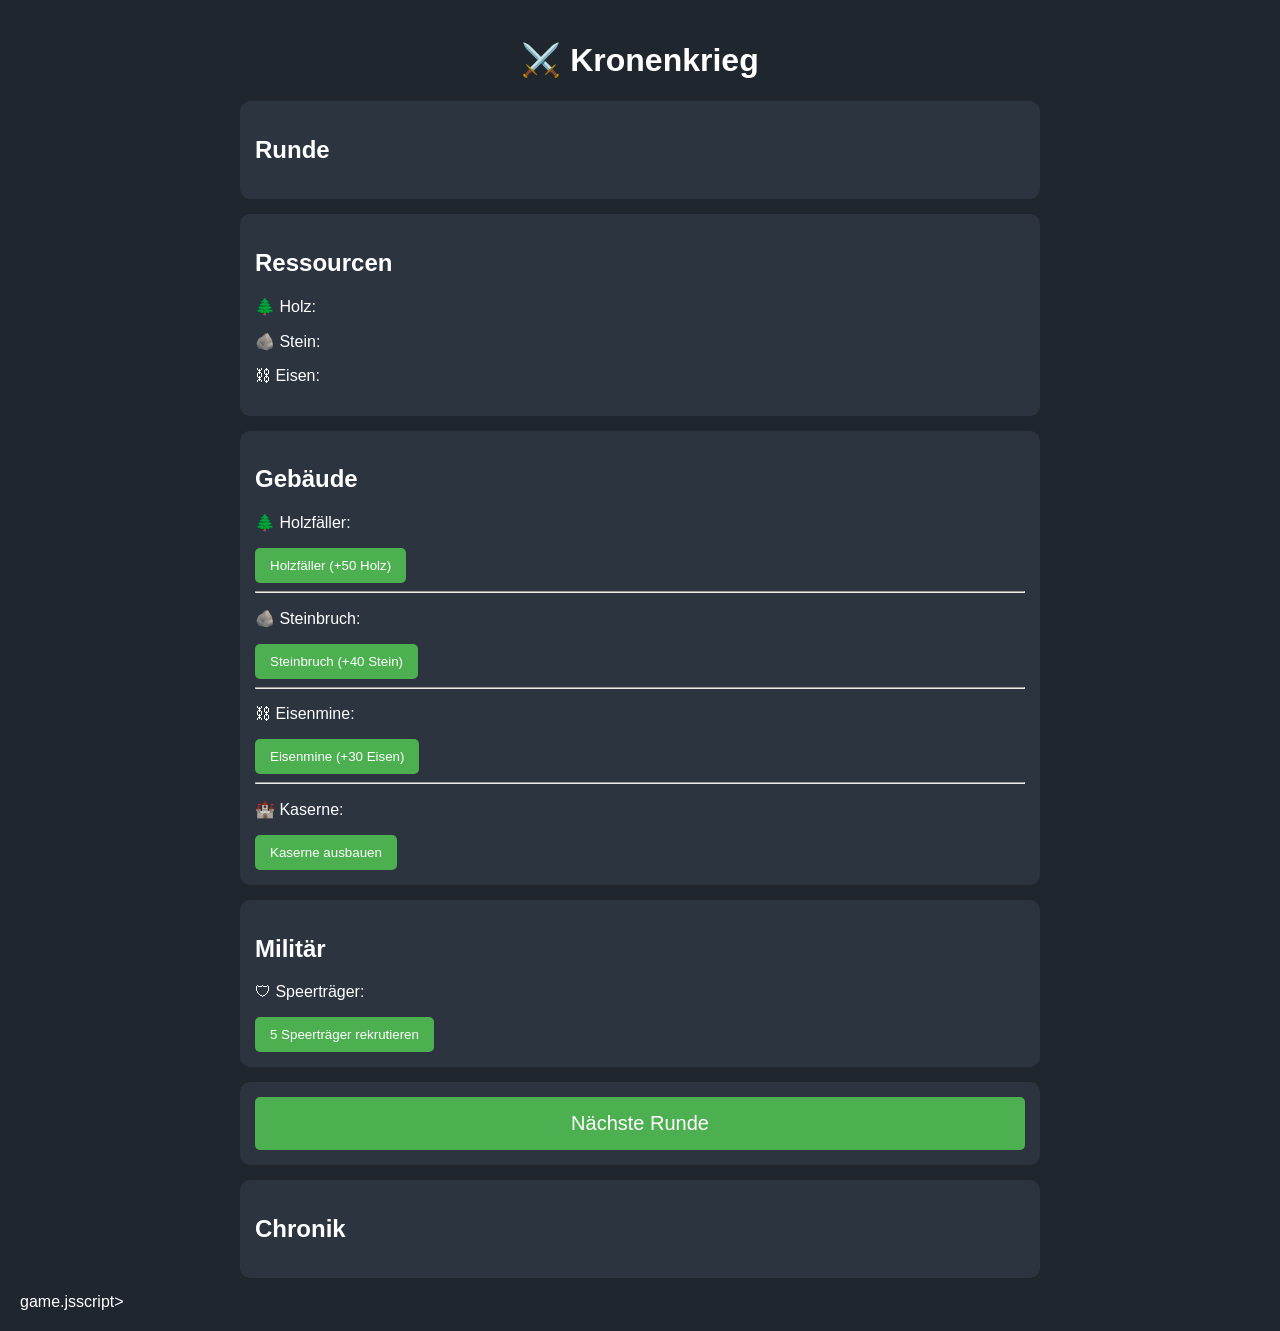
==== index.html @ 40c34b36 "Update index.html" ====
<!DOCTYPE html>
<html lang="de">
<head>
    <meta charset="UTF-8">
    <meta name="viewport" content="width=device-width, initial-scale=1.0">
    <title>Kronenkrieg</title>

    <link rel="stylesheet" href="style.css">
</head>
<body>

<div class="container">

    <h1>⚔️ Kronenkrieg</h1>

    <div class="card">
        <h2>Runde <span id="round"></span></h2>
    </div>

    <div class="card">
        <h2>Ressourcen</h2>

        <p>🌲 Holz: <span id="wood"></span></p>
        <p>🪨 Stein: <span id="stone"></span></p>
        <p>⛓ Eisen: <span id="iron"></span></p>
    </div>

    <div class="card">
        <h2>Gebäude</h2>

        <p>🌲 Holzfäller: <span id="lumberjack"></span></p>
        <button onclick="upgradeBuilding('lumberjack')">
            Holzfäller (+50 Holz)
        </button>

        <hr>

        <p>🪨 Steinbruch: <span id="quarry"></span></p>
        <button onclick="upgradeBuilding('quarry')">
            Steinbruch (+40 Stein)
        </button>

        <hr>

        <p>⛓ Eisenmine: <span id="mine"></span></p>
        <button onclick="upgradeBuilding('mine')">
            Eisenmine (+30 Eisen)
        </button>

        <hr>

        <p>🏰 Kaserne: <span id="barracks"></span></p>
        <button onclick="upgradeBuilding('barracks')">
            Kaserne ausbauen
        </button>

    </div>

    <div class="card">
        <h2>Militär</h2>

        <p>🛡 Speerträger: <span id="spears"></span></p>

        <button onclick="recruitSpears()">
            5 Speerträger rekrutieren
        </button>
    </div>

    <div class="card">
        <button class="next-round" onclick="nextRound()">
            Nächste Runde
        </button>
    </div>

    <div class="card">
        <h2>Chronik</h2>
        <div id="log"></div>
    </div>

</div>

game.jsscript>

</body>
</html>
---- style.css ----
body{
    font-family: Arial, sans-serif;
    background:#20262e;
    color:white;
    margin:0;
    padding:20px;
}

.container{
    max-width:800px;
    margin:auto;
}

.card{
    background:#2c3440;
    padding:15px;
    margin-bottom:15px;
    border-radius:10px;
}

h1{
    text-align:center;
}

button{
    background:#4caf50;
    color:white;
    border:none;
    padding:10px 15px;
    border-radius:5px;
    cursor:pointer;
}

button:hover{
    background:#43a047;
}

.next-round{
    width:100%;
    font-size:20px;
    padding:15px;
}

#log{
    max-height:250px;
    overflow-y:auto;
}
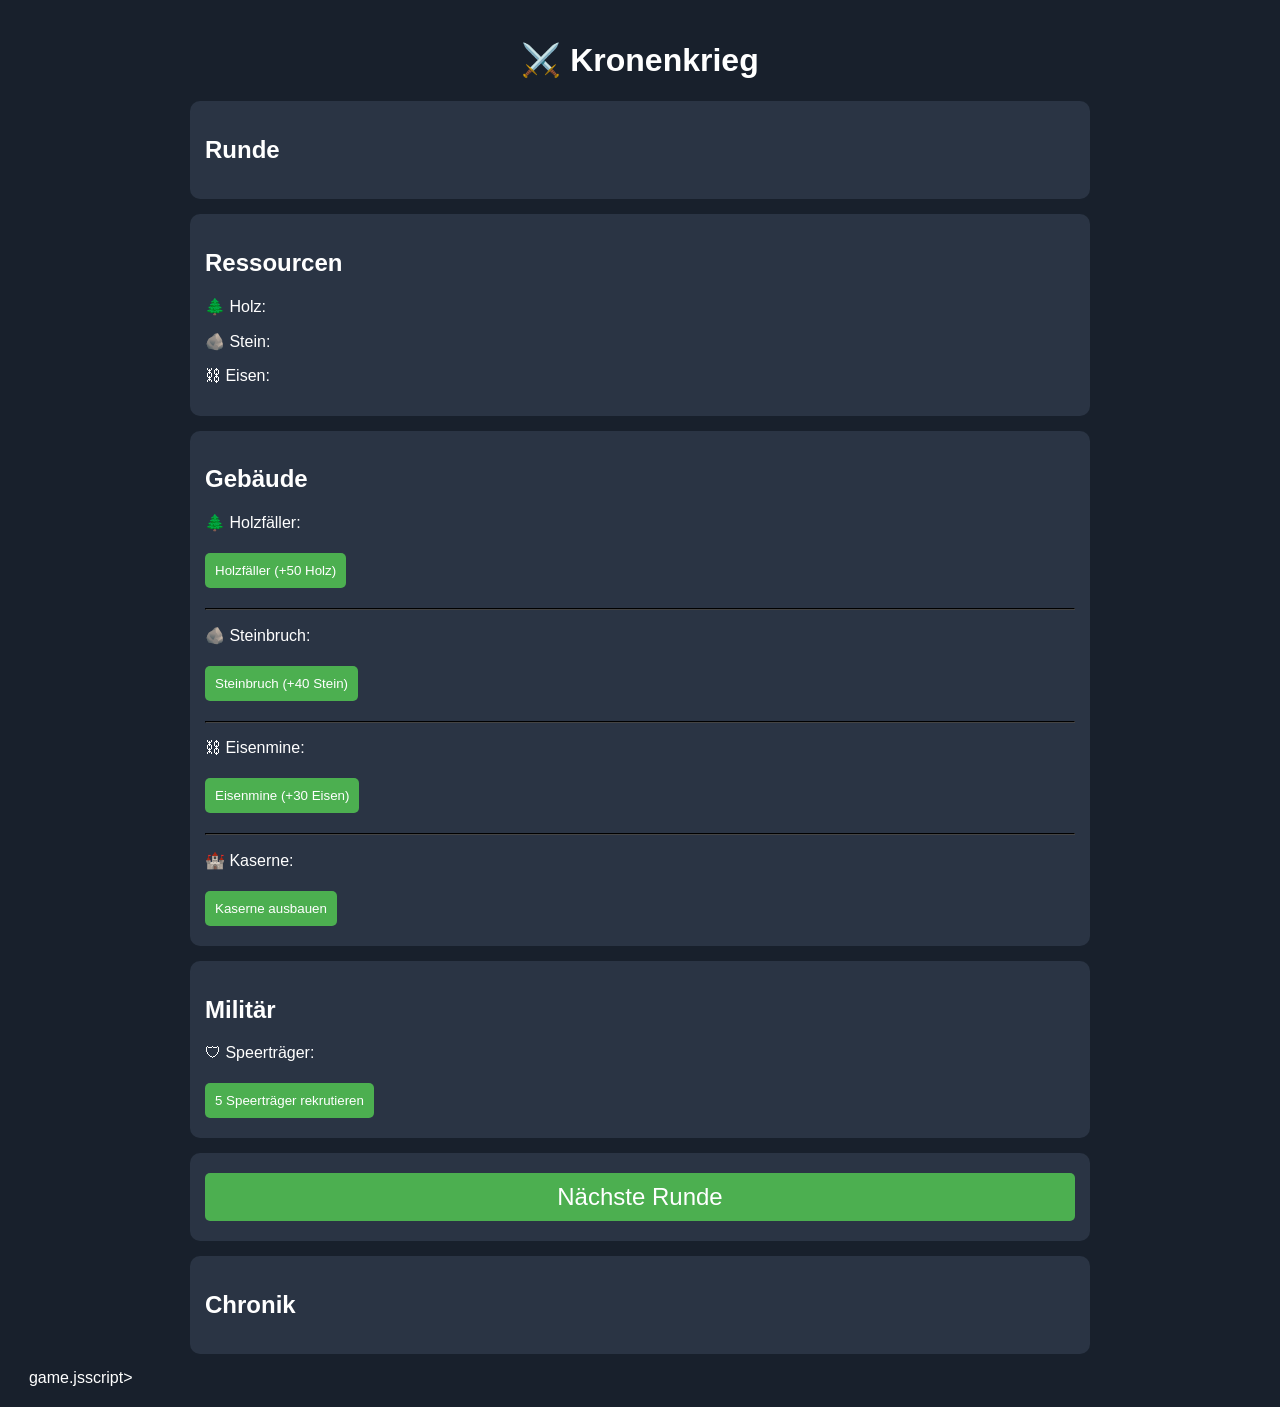
==== commit 7368a852: "Update index.html" ====
--- a/index.html
+++ b/index.html
@@ -78,8 +78,8 @@
     </div>
 
 </div>
-
+ 
 game.jsscript>
-
+ 
 </body>
 </html>
--- a/style.css
+++ b/style.css
@@ -1,44 +1,49 @@
 body{
-    font-family: Arial, sans-serif;
-    background:#20262e;
-    color:white;
+    font-family:Arial,sans-serif;
     margin:0;
     padding:20px;
+    background:#18202c;
+    color:white;
 }
 
 .container{
-    max-width:800px;
+    max-width:900px;
     margin:auto;
-}
-
-.card{
-    background:#2c3440;
-    padding:15px;
-    margin-bottom:15px;
-    border-radius:10px;
 }
 
 h1{
     text-align:center;
 }
 
+.card{
+    background:#2a3444;
+    padding:15px;
+    margin-bottom:15px;
+    border-radius:10px;
+}
+
 button{
     background:#4caf50;
     color:white;
     border:none;
-    padding:10px 15px;
+    padding:10px;
+    margin:5px 0;
     border-radius:5px;
     cursor:pointer;
 }
 
 button:hover{
-    background:#43a047;
+    background:#45a049;
 }
 
 .next-round{
     width:100%;
-    font-size:20px;
-    padding:15px;
+    font-size:24px;
+}
+
+hr{
+    margin:15px 0;
+    border-color:#444;
 }
 
 #log{
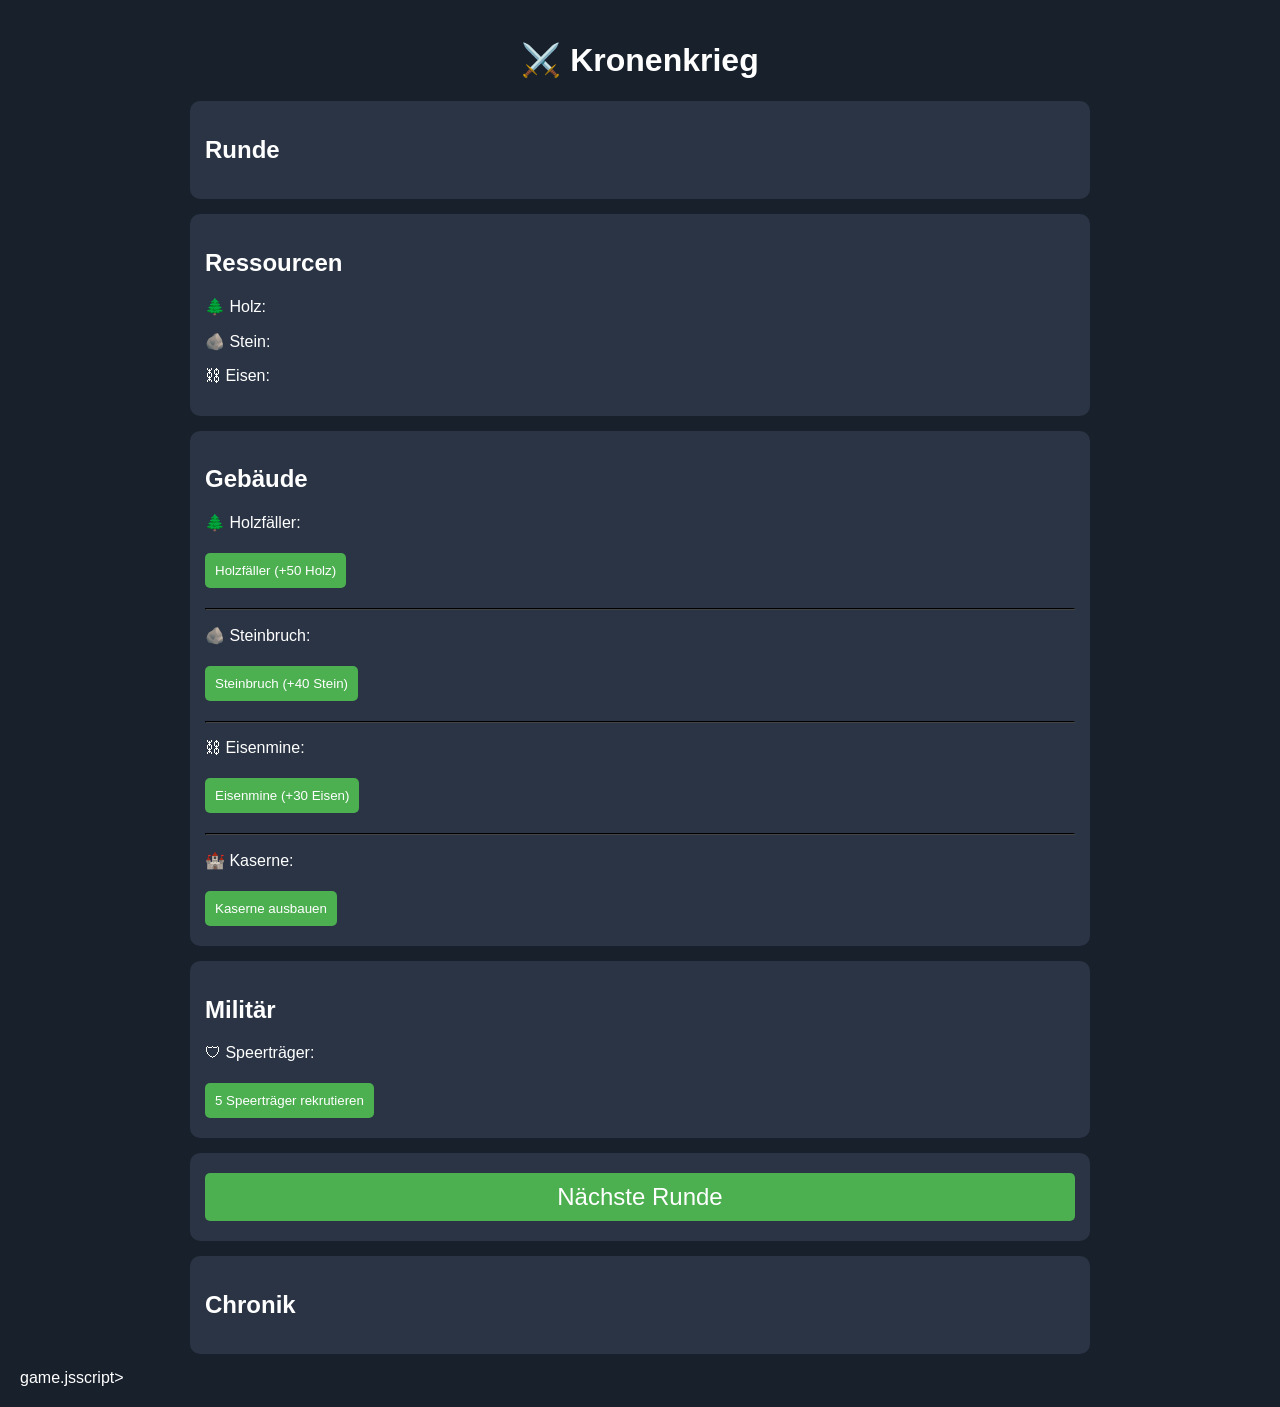
==== commit fb7004e5: "Update index.html" ====
--- a/index.html
+++ b/index.html
@@ -72,14 +72,14 @@
         </button>
     </div>
 
-    <div class="card">
+      <div class="card">
         <h2>Chronik</h2>
         <div id="log"></div>
     </div>
 
 </div>
- 
+
 game.jsscript>
- 
+
 </body>
 </html>
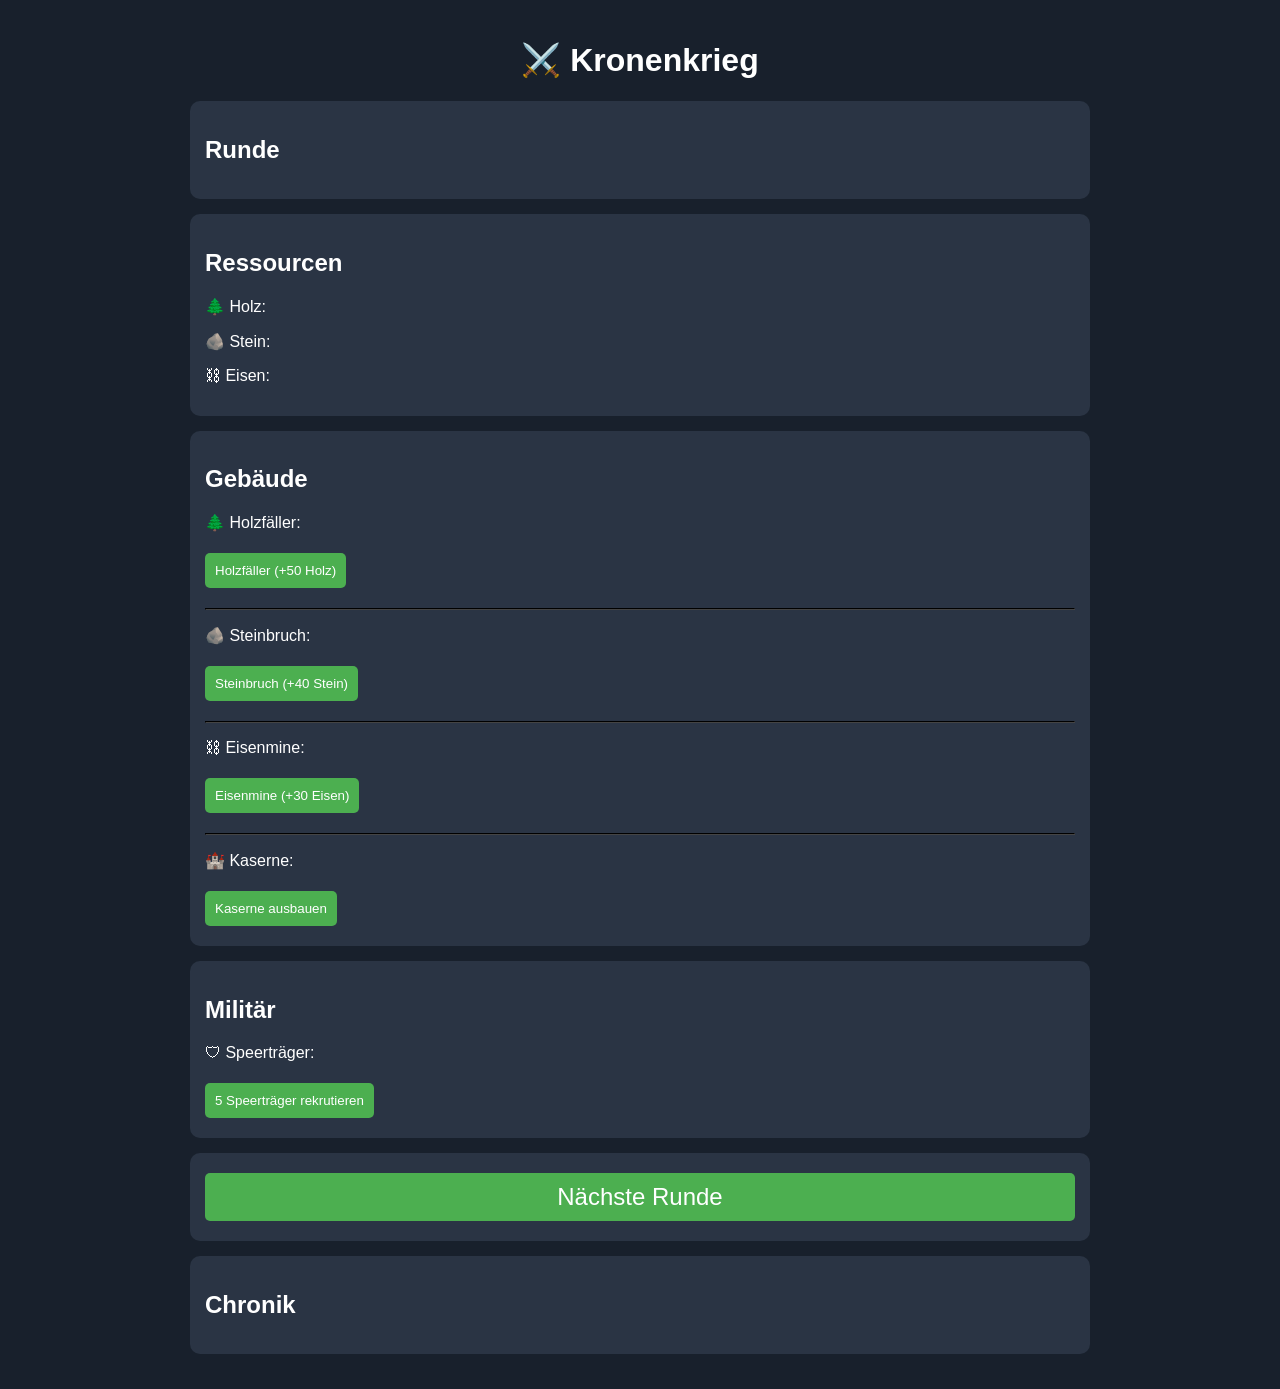
==== commit aab44280: "Update index.html" ====
--- a/index.html
+++ b/index.html
@@ -53,7 +53,6 @@
         <button onclick="upgradeBuilding('barracks')">
             Kaserne ausbauen
         </button>
-
     </div>
 
     <div class="card">
@@ -72,14 +71,14 @@
         </button>
     </div>
 
-      <div class="card">
+    <div class="card">
         <h2>Chronik</h2>
         <div id="log"></div>
     </div>
 
 </div>
 
-game.jsscript>
+<script src="game.js"></
 
 </body>
 </html>
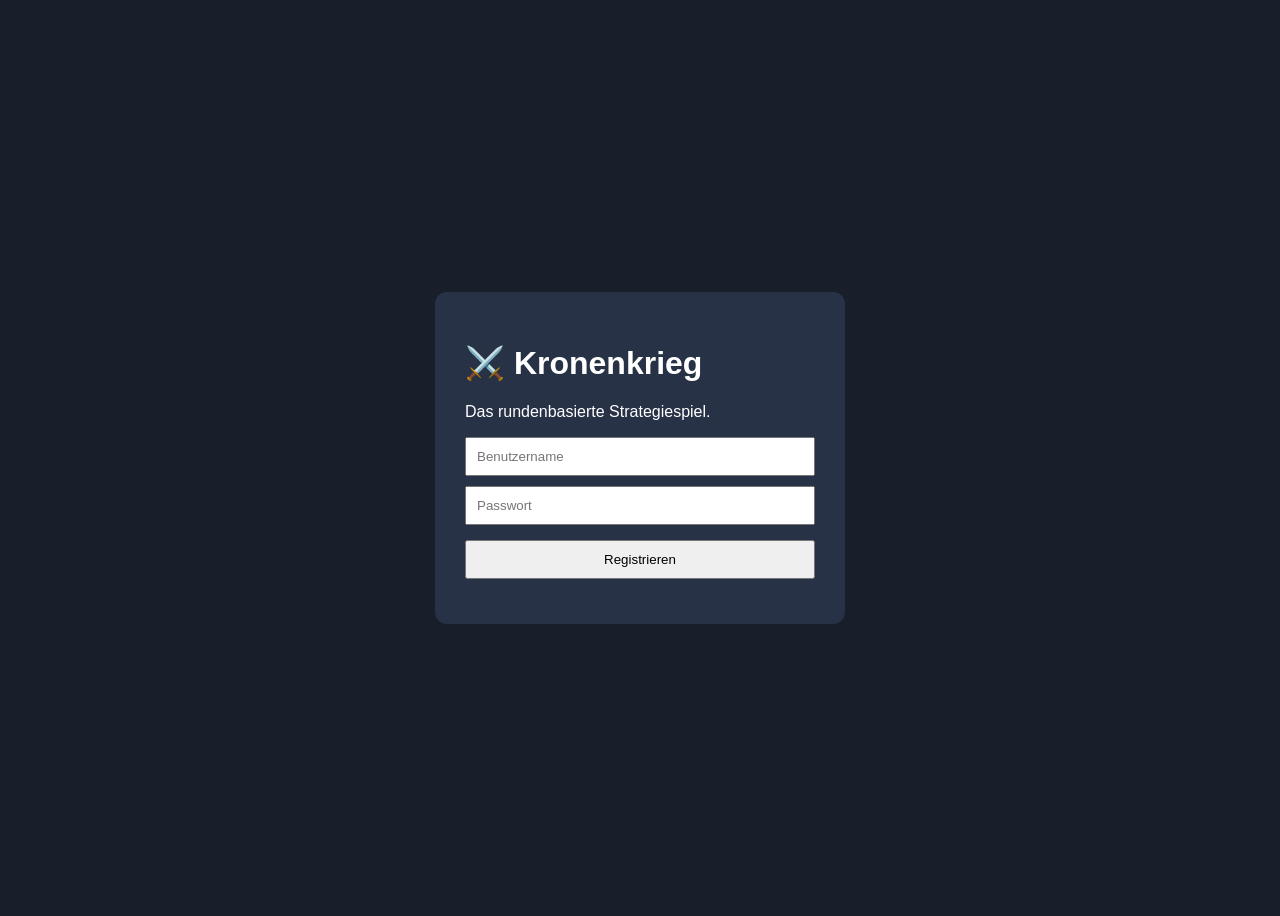
==== commit 9acc07a6: "Update index.html" ====
--- a/index.html
+++ b/index.html
@@ -1,84 +1,108 @@
 <!DOCTYPE html>
 <html lang="de">
 <head>
-    <meta charset="UTF-8">
-    <meta name="viewport" content="width=device-width, initial-scale=1.0">
-    <title>Kronenkrieg</title>
+<meta charset="UTF-8">
+<meta name="viewport" content="width=device-width, initial-scale=1.0">
+<title>Kronenkrieg</title>
 
-    <link rel="stylesheet" href="style.css">
+<style>
+body{
+    background:#181f2a;
+    color:white;
+    font-family:Arial;
+    display:flex;
+    justify-content:center;
+    align-items:center;
+    height:100vh;
+}
+
+.card{
+    background:#273246;
+    padding:30px;
+    border-radius:12px;
+    width:350px;
+}
+
+input{
+    width:100%;
+    margin-bottom:10px;
+    padding:10px;
+    box-sizing:border-box;
+}
+
+button{
+    width:100%;
+    padding:10px;
+    margin-top:5px;
+}
+
+#message{
+    margin-top:15px;
+}
+</style>
+
 </head>
 <body>
 
-<div class="container">
+<div class="card">
 
-    <h1>⚔️ Kronenkrieg</h1>
+<h1>⚔️ Kronenkrieg</h1>
 
-    <div class="card">
-        <h2>Runde <span id="round"></span></h2>
-    </div>
+<p>
+Das rundenbasierte Strategiespiel.
+</p>
 
-    <div class="card">
-        <h2>Ressourcen</h2>
+<input id="username" placeholder="Benutzername">
 
-        <p>🌲 Holz: <span id="wood"></span></p>
-        <p>🪨 Stein: <span id="stone"></span></p>
-        <p>⛓ Eisen: <span id="iron"></span></p>
-    </div>
+<input
+ id="password"
+ type="password"
+ placeholder="Passwort">
 
-    <div class="card">
-        <h2>Gebäude</h2>
+<button onclick="register()">
+Registrieren
+</button>
 
-        <p>🌲 Holzfäller: <span id="lumberjack"></span></p>
-        <button onclick="upgradeBuilding('lumberjack')">
-            Holzfäller (+50 Holz)
-        </button>
-
-        <hr>
-
-        <p>🪨 Steinbruch: <span id="quarry"></span></p>
-        <button onclick="upgradeBuilding('quarry')">
-            Steinbruch (+40 Stein)
-        </button>
-
-        <hr>
-
-        <p>⛓ Eisenmine: <span id="mine"></span></p>
-        <button onclick="upgradeBuilding('mine')">
-            Eisenmine (+30 Eisen)
-        </button>
-
-        <hr>
-
-        <p>🏰 Kaserne: <span id="barracks"></span></p>
-        <button onclick="upgradeBuilding('barracks')">
-            Kaserne ausbauen
-        </button>
-    </div>
-
-    <div class="card">
-        <h2>Militär</h2>
-
-        <p>🛡 Speerträger: <span id="spears"></span></p>
-
-        <button onclick="recruitSpears()">
-            5 Speerträger rekrutieren
-        </button>
-    </div>
-
-    <div class="card">
-        <button class="next-round" onclick="nextRound()">
-            Nächste Runde
-        </button>
-    </div>
-
-    <div class="card">
-        <h2>Chronik</h2>
-        <div id="log"></div>
-    </div>
+<div id="message"></div>
 
 </div>
 
-<script src="game.js"></
+<script>
+
+async function register(){
+
+    const username =
+      document.getElementById("username").value;
+
+    const password =
+      document.getElementById("password").value;
+
+    const response =
+      await fetch(
+        "https://kronenkrieg-api.falkojaeger92.workers.dev/register",
+        {
+          method:"POST",
+
+          headers:{
+            "Content-Type":"application/json"
+          },
+
+          body:JSON.stringify({
+            username,
+            password
+          })
+        }
+      );
+
+    const data =
+      await response.json();
+
+    document.getElementById("message")
+    .innerText =
+    JSON.stringify(data);
+}
+
+</script>
 
 </body>
 </html>
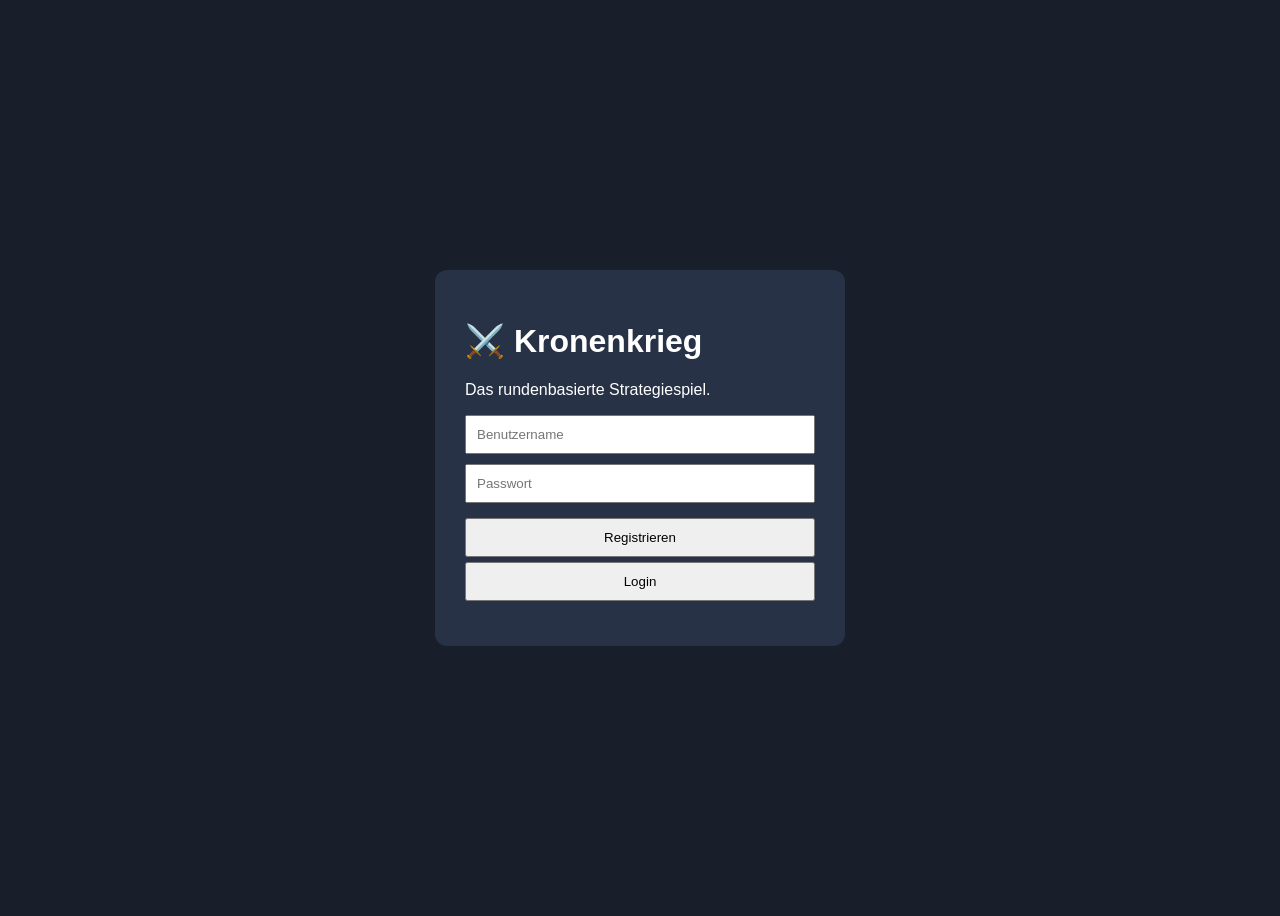
==== commit 4203c049: "Update index.html" ====
--- a/index.html
+++ b/index.html
@@ -62,6 +62,9 @@
 <button onclick="register()">
 Registrieren
 </button>
+    <button onclick="login()">
+Login
+</button>
 
 <div id="message"></div>
 
@@ -101,6 +104,47 @@
     .innerText =
     JSON.stringify(data);
 }
+async function login(){
+
+    const username =
+      document.getElementById("username").value;
+
+    const password =
+      document.getElementById("password").value;
+
+    const response = await fetch(
+        "https://kronenkrieg-api.falkojaeger92.workers.dev/login",
+        {
+            method:"POST",
+            headers:{
+                "Content-Type":"application/json"
+            },
+            body:JSON.stringify({
+                username,
+                password
+            })
+        }
+    );
+
+    const data = await response.json();
+
+    if(data.token){
+
+        localStorage.setItem(
+            "token",
+            data.token
+        );
+
+        window.location.href =
+            "dashboard.html";
+    }else{
+
+        document.getElementById(
+            "message"
+        ).innerText =
+        data.error || "Login fehlgeschlagen";
+    }
+}
 
 </script>
 
